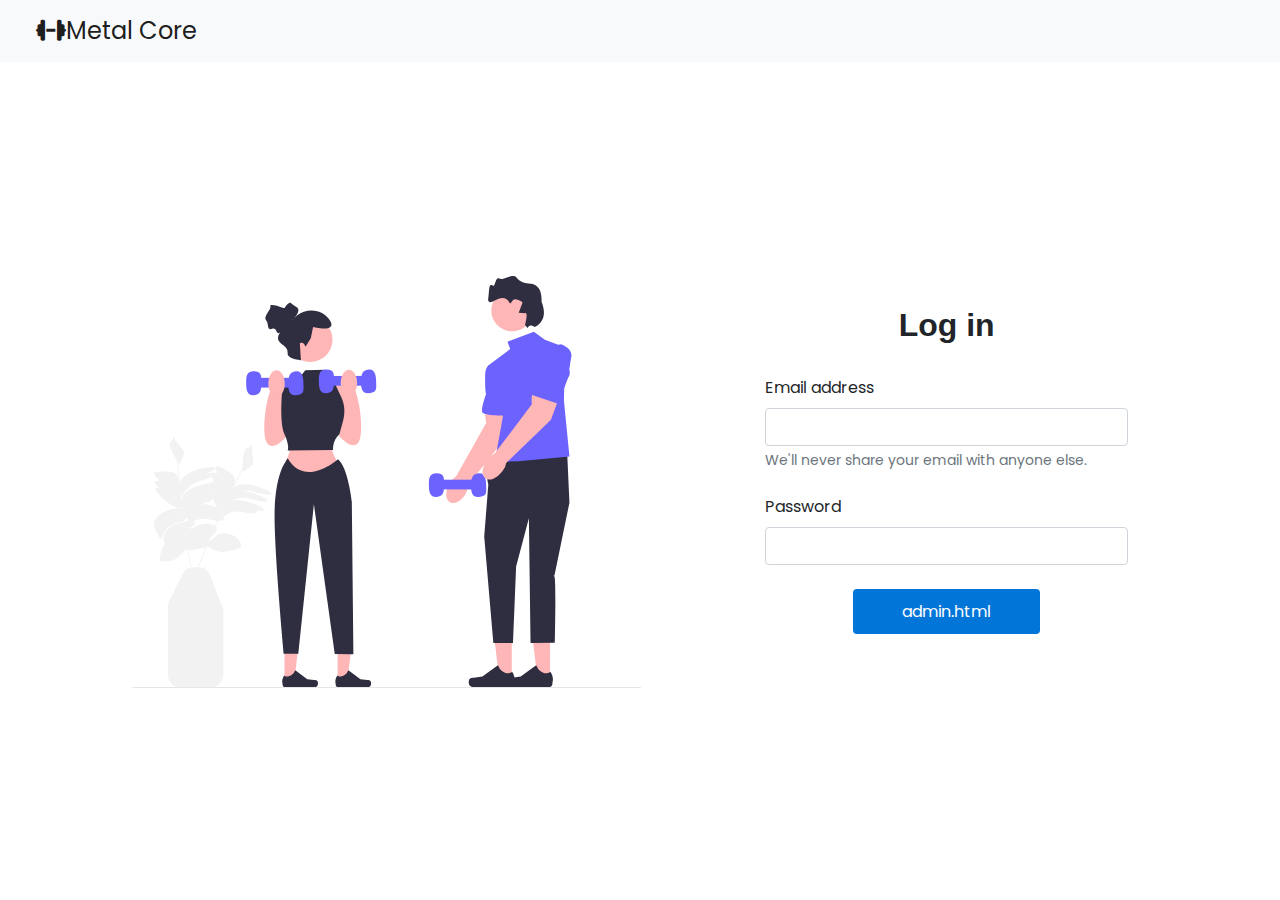
==== login.html @ 8431762b "Update login.html" ====
<!DOCTYPE html>
<html lang="en">
<head>
    <link rel="shortcut icon" href="./img/login-logo.jpg" type="image/x-icon">
    <meta charset="UTF-8">
    <meta http-equiv="X-UA-Compatible" content="IE=edge">
    <meta name="viewport" content="width=device-width, initial-scale=1.0">
    <title>Metal Core Booking System</title>
    
    <!-- bootstrap 5 -->
    <link rel="stylesheet" href="./css/bootstrap.min.css">
    
    <!-- font-awesome -->
    <link rel="stylesheet" href="https://cdnjs.cloudflare.com/ajax/libs/font-awesome/6.2.0/css/all.min.css">
    
    <!-- custom css -->
    <link rel="stylesheet" href="./customCss/login.css">
    <link rel="stylesheet" href="./customCss/homepage.css">
</head>
<body id="override">
    
    <!-- navbar start -->
    <nav class="navbar fixed-top navbar-expand-lg navbar-light bg-light">
        <div class="container-fluid">
            <a class="navbar-brand" href="./index.html"><i class="fas fa-regular fa-dumbbell"></i>Metal Core</a>
        </div>
    </nav>
    <!-- navbar end -->
    

    <section id="intro">
        <div class="container-fluid">
            
            <div class="row justify-content-center align-items-center">
                <div class="col-md-5">
                    <img class="img-fluid" src="./svg/undraw_personal_trainer_re_cnua.svg" alt="personal undraw_personal_trainer_re_cnua">
                </div>
                <div class="col-md-4">
                    <div class="text-center"><h1>Log in</h1></div>


                    <!-- Form start -->

                    <form action="" method="post">
                       
                            <div class="mb-4">
                              <label for="InputEmail1" class="form-label">Email address</label>
                              <input type="email" name="email" class="form-control" id="InputEmail1" aria-describedby="emailHelp" required />
                              <div id="emailHelp" class="form-text">We'll never share your email with anyone else.</div>
                            </div>

                            <div class="mb-4">
                              <label for="InputPassword1" class="form-label">Password</label>
                              <input type="password" name="password" class="form-control" id="InputPassword1" required />
                            </div>
                            
                           <div class="text-center mb-4">
                               <button type="submit" name="submit" class="btn"><a>admin.html</a></button>
                           </div>
                      
                    </form>
                    
                    <!-- Form end -->

                </div>
            </div>
        </div>
    </section>
    
    
    
    <!-- script -->
    <script src="./js/bootstrap.bundle.js"></script>
</body>
</html>
---- customCss/login.css ----
#intro .container-fluid {
    width: 100%;
    display: flex;
    height: 100%;
    justify-content: center;
    align-items: center;
}

.btn {
    background-color: #0275d8;
    color: #fff;
    padding: .6em 3em .6em 3em;
}

button {
    background-color: #0275d8;
    border: none;
    color: white;
    padding: .5em 1em .5em 1em;
}
button:hover {
    background-color: #0214d8d3;
    color: #fff !important;
}

.text-center h1 {
    font-family: sans-serif;
    font-size: 2rem;
    font-weight: bold;
    margin-bottom: 1em;
}


/* Media Query */

@media (min-width: 900px) {
    .container-fluid .col-md-4 {
        margin-left: 5em;
        padding: 2em 2em;
    }
}

@media (max-width: 900px) {
    .container-fluid .row .form-text {
        font-size: .7rem;
    }

}

@media (max-width: 500px) {
    .text-center h1 {
        font-size: 2rem;
    }
}

@media (max-width: 720px) {
    .img-fluid {
        padding-bottom: 3em;
    }
}
---- customCss/homepage.css ----
@import url('https://fonts.googleapis.com/css2?family=Poppins:wght@100;200;300;400;500;600&display=swap');

* {
    transition: all .3s ease;
    box-sizing: border-box;
    margin: 0;
    padding: 0;
    font-family: 'Poppins', sans-serif;
  } 


  /* navbar */

  .navbar-brand {
    font-size: 1.5rem;
    padding-left: 1em;
  }

  nav .navbar-nav {
    font-size: 1.5rem; 
    padding-right: 1em;
  }

  .nav-item {
    margin-right: 1em;
  }


  /* Section page */

  section {
    background-size: cover;
    background-repeat: no-repeat;
    height: 100vh;
    padding-top: 4em;
  }

  .container-fluid .row {
    height: 70vh;
  }


  /* Media Query */

  @media (max-width: 500px) {
    .navbar-brand, .fas {
    font-size: 1.3rem !important;
    padding-left: 0;
  }

  .nav-item, .btn-primary {
    background-color: transparent !important;
    border: none;
    outline: none;
    font-size: 1.2rem;
    text-align: center;
    color: rgba(0,0,0,.55)
  }

  .navbar-toggler-icon {
    width: 20px;
    height: 20px;
  }
  .nav-item {
    margin-right: 0;
  }

  }

  @media (max-width: 400px) {
    .container-fluid .row .col h1 {
      font-size: 2rem;
    }
    .container-fluid .row .col p {
      font-size: 1rem;
    }
    .nav-item {
      margin-right: 0;
    }
    .nav-item, .btn-primary {
      background-color: transparent !important;
      border: none;
      outline: none;
      font-size: 1.2rem;
      text-align: center;
      color: rgba(0,0,0,.55)
    }
  }

  @media (max-width: 990px) and (min-width: 500px) {
    .navbar-brand, .fas {
      font-size: 1.3rem;
    padding-left: 0;
  }

  .nav-item, .btn-primary {
    background-color: transparent !important;
    border: none;
    outline: none;
    font-size: 1.5rem;
    text-align: center;
    color: rgba(0,0,0,.55)
  }

  .navbar-toggler-icon {
    width: 20px;
    height: 20px;
  }

  .nav-item {
    margin-right: 0;
  }

  }
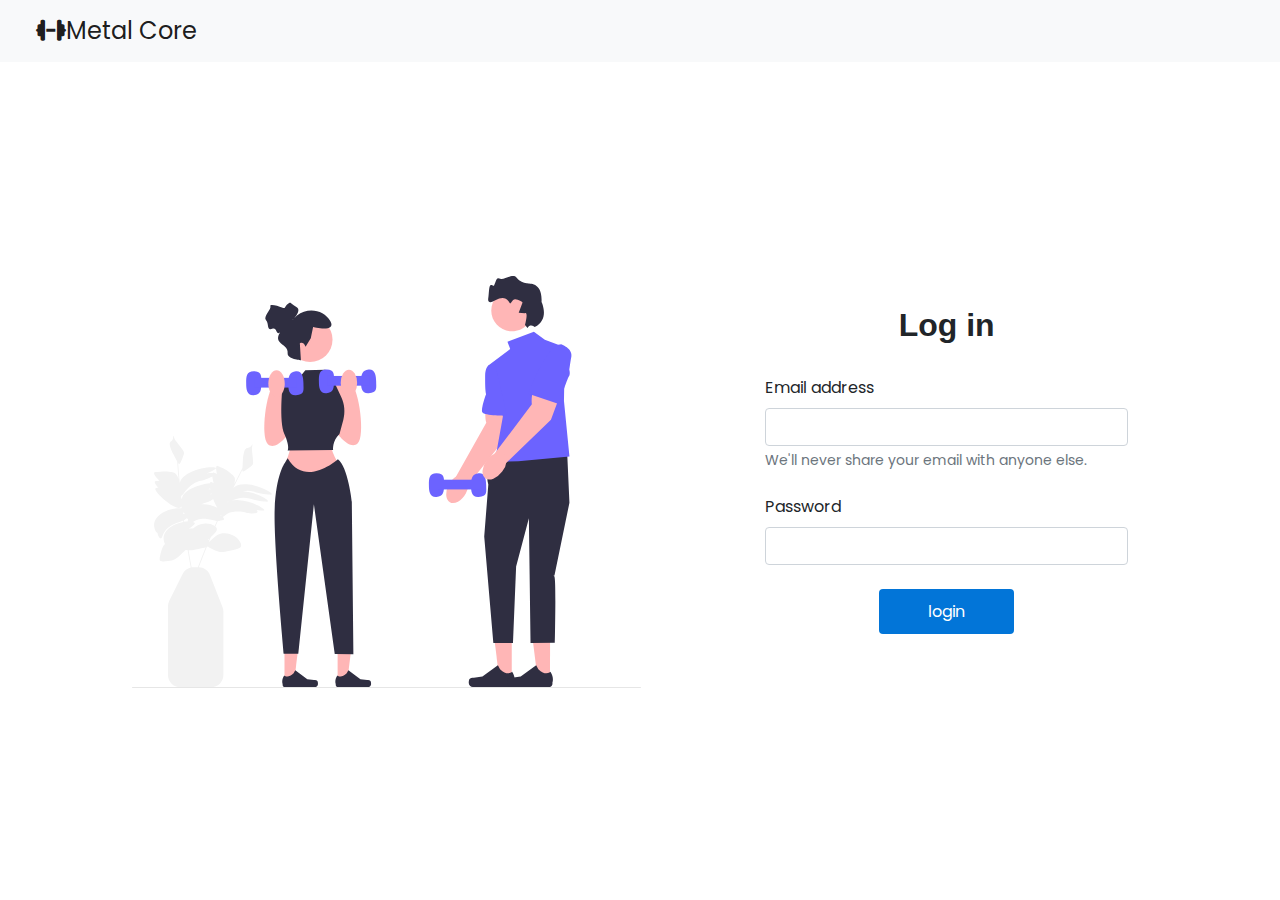
==== commit 0f691bdf: "Update login.html" ====
--- a/login.html
+++ b/login.html
@@ -55,7 +55,7 @@
                             </div>
                             
                            <div class="text-center mb-4">
-                               <button type="submit" name="submit" class="btn"><a>admin.html</a></button>
+                               <a href="admin.html"><button type="submit" name="submit" class="btn">login</button></a>
                            </div>
                       
                     </form>
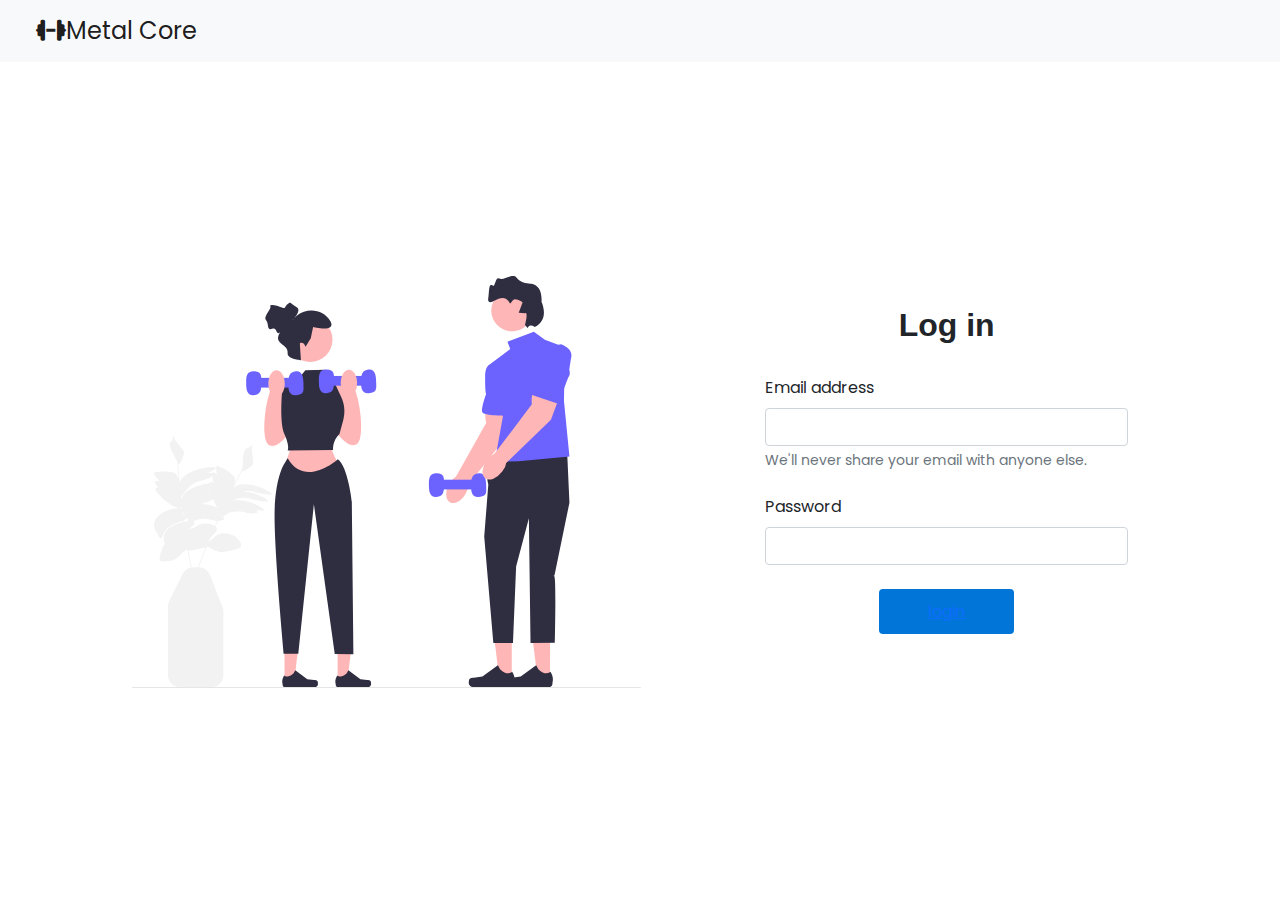
==== commit e4c55f0a: "Update login.html" ====
--- a/login.html
+++ b/login.html
@@ -55,7 +55,7 @@
                             </div>
                             
                            <div class="text-center mb-4">
-                               <a href="admin.html"><button type="submit" name="submit" class="btn">login</button></a>
+                               <button type="submit" name="submit" class="btn"><a href="admin.html">login</a></button>
                            </div>
                       
                     </form>
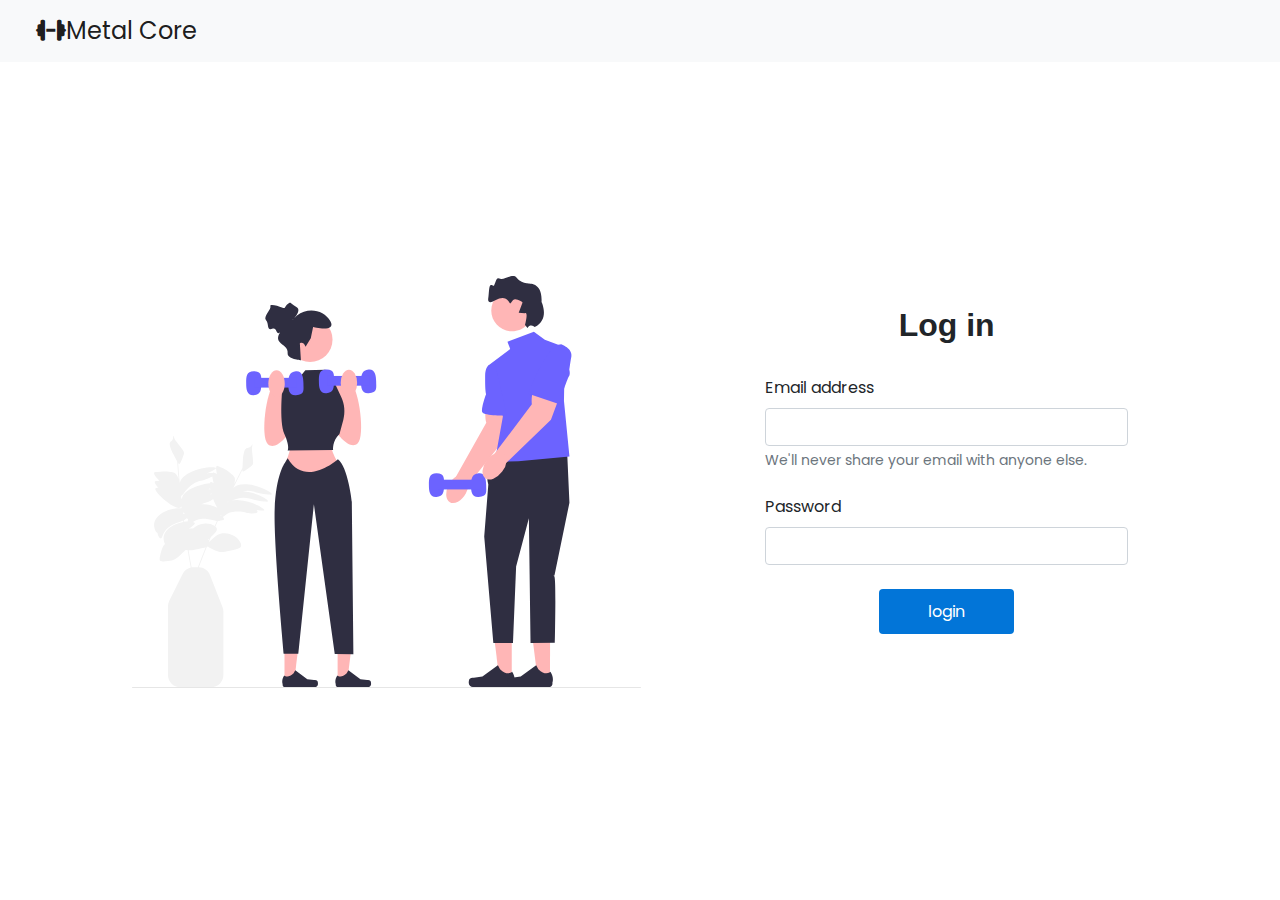
==== commit 891dccfb: "Update login.html" ====
--- a/login.html
+++ b/login.html
@@ -54,11 +54,13 @@
                               <input type="password" name="password" class="form-control" id="InputPassword1" required />
                             </div>
                             
-                           <div class="text-center mb-4">
-                               <button type="submit" name="submit" class="btn"><a href="admin.html">login</a></button>
-                           </div>
+                          <div class="text-center mb-4">
+                               <button type="submit" name="submit" class="btn">login</button>
+                        </div>
                       
                     </form>
+                    
+                     
                     
                     <!-- Form end -->
 
